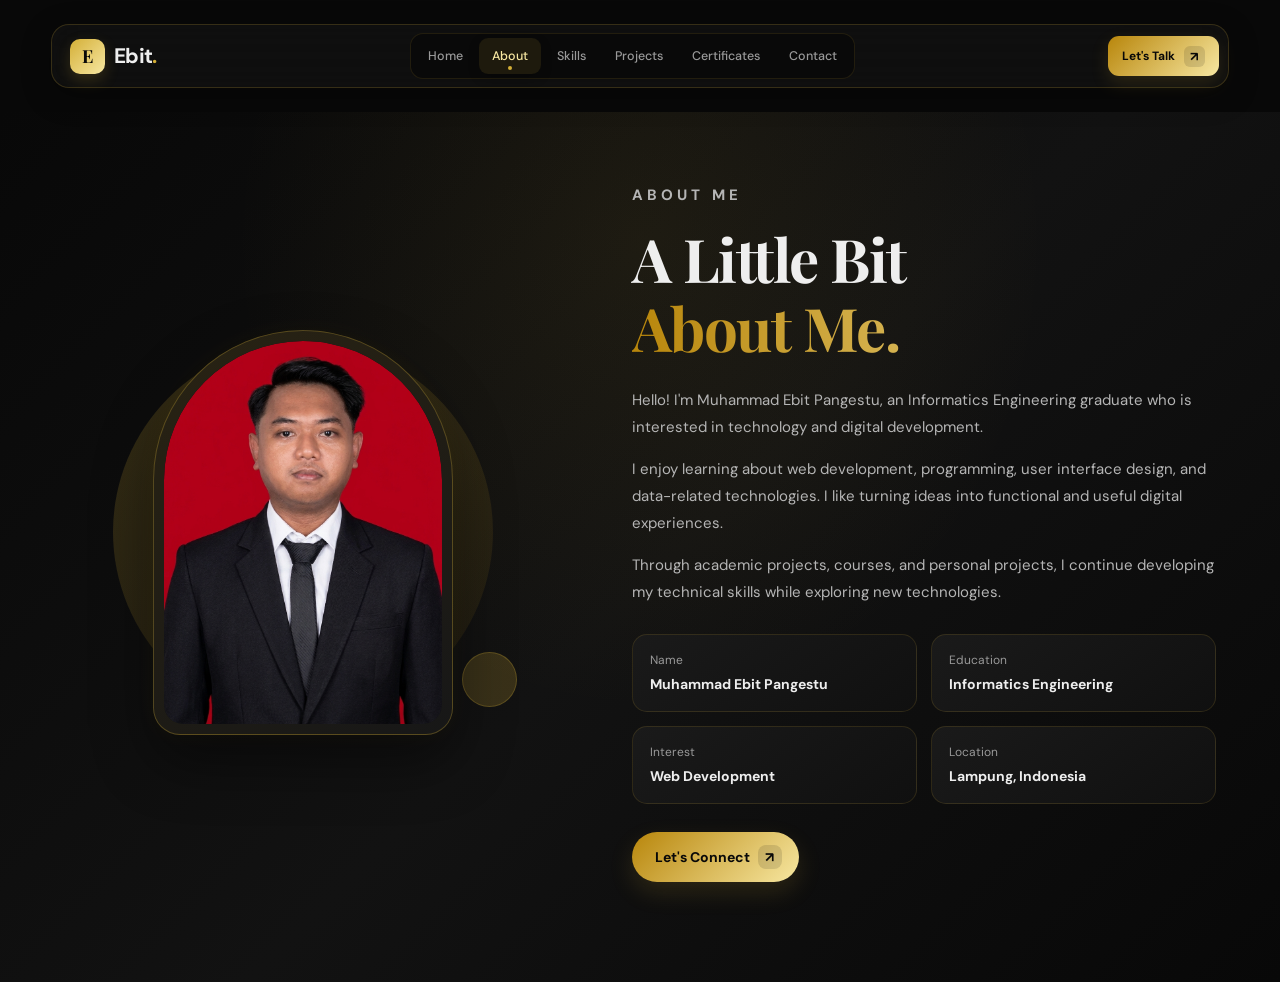
==== about/index.html @ a662d85d "web cv" ====
<!DOCTYPE html>
<html lang="en">

<head>
    <meta charset="UTF-8">
    <meta name="viewport" content="width=device-width, initial-scale=1.0">

    <title>About | Muhammad Ebit Pangestu</title>

    <link rel="preconnect" href="https://fonts.googleapis.com">
    <link rel="preconnect" href="https://fonts.gstatic.com" crossorigin>

    <link
        href="https://fonts.googleapis.com/css2?family=DM+Sans:wght@400;500;600;700&family=Playfair+Display:wght@500;600;700&display=swap"
        rel="stylesheet">

    <link rel="stylesheet" href="style.css">
</head>

<body>

    <!-- ================================
         NAVBAR
    ================================= -->

    <header class="navbar">

        <div class="nav-wrapper">

            <a href="../index.html" class="logo">

                <span class="logo-mark">E</span>

                <span class="logo-text">
                    Ebit<span>.</span>
                </span>

            </a>


            <nav class="nav-menu" id="navMenu">

                <a href="../index.html">
                    <span>Home</span>
                </a>

                <a href="index.html" class="active">
                    <span>About</span>
                </a>

                <a href="../skill/index.html">
                    <span>Skills</span>
                </a>

                <a href="../project/index.html">
                    <span>Projects</span>
                </a>

                <a href="../certificate/index.html">
                    <span>Certificates</span>
                </a>

                <a href="../contact/index.html">
                    <span>Contact</span>
                </a>

            </nav>


            <div class="nav-right">

                <a
                    href="../contact/index.html"
                    class="nav-button"
                >
                    <span>Let's Talk</span>
                    <span class="arrow">↗</span>
                </a>


                <button
                    type="button"
                    class="menu-toggle"
                    id="menuToggle"
                    aria-label="Open navigation menu"
                >
                    <span></span>
                    <span></span>
                    <span></span>
                </button>

            </div>

        </div>

    </header>


    <!-- ================================
         ABOUT
    ================================= -->

    <main>

        <section class="about-section">

            <div class="container about-container">


                <!-- LEFT : PROFILE -->

                <div class="about-image">

                    <div class="image-decoration"></div>

                    <div class="profile-card">

                        <div class="profile-placeholder">
                            

                            <img src="../foto_kerja.jpg" alt="Muhammad Ebit Pangestu" />
                            <span>YOUR</span>

                            <strong>PHOTO</strong>

                        </div>

                    </div>

                    <div class="small-circle"></div>

                </div>


                <!-- RIGHT : CONTENT -->

                <div class="about-content">

                    <p class="section-subtitle">
                        ABOUT ME
                    </p>


                    <h1>
                        A Little Bit
                        <span>About Me.</span>
                    </h1>


                    <p>
                        Hello! I'm Muhammad Ebit Pangestu, an
                        Informatics Engineering graduate who is
                        interested in technology and digital development.
                    </p>


                    <p>
                        I enjoy learning about web development,
                        programming, user interface design, and
                        data-related technologies. I like turning
                        ideas into functional and useful digital
                        experiences.
                    </p>


                    <p>
                        Through academic projects, courses, and
                        personal projects, I continue developing my
                        technical skills while exploring new
                        technologies.
                    </p>


                    <!-- INFORMATION -->

                    <div class="about-info">

                        <div class="info-item">

                            <span>
                                Name
                            </span>

                            <strong>
                                Muhammad Ebit Pangestu
                            </strong>

                        </div>


                        <div class="info-item">

                            <span>
                                Education
                            </span>

                            <strong>
                                Informatics Engineering
                            </strong>

                        </div>


                        <div class="info-item">

                            <span>
                                Interest
                            </span>

                            <strong>
                                Web Development
                            </strong>

                        </div>


                        <div class="info-item">

                            <span>
                                Location
                            </span>

                            <strong>
                                Lampung, Indonesia
                            </strong>

                        </div>

                    </div>


                    <!-- BUTTON -->

                    <div class="about-button">

                        <a
                            href="../contact/index.html"
                            class="btn-primary"
                        >
                            Let's Connect
                            <span>↗</span>
                        </a>

                    </div>

                </div>

            </div>

        </section>

    </main>


    <!-- ================================
         MOBILE MENU
    ================================= -->

    <script>

        const menuToggle =
            document.getElementById("menuToggle");

        const navMenu =
            document.getElementById("navMenu");


        menuToggle.addEventListener("click", function () {

            navMenu.classList.toggle("show");


            if (navMenu.classList.contains("show")) {

                menuToggle.innerHTML = "✕";

            } else {

                menuToggle.innerHTML = `
                    <span></span>
                    <span></span>
                    <span></span>
                `;

            }

        });


        const navLinks =
            document.querySelectorAll(".nav-menu a");


        navLinks.forEach(function (link) {

            link.addEventListener("click", function () {

                navMenu.classList.remove("show");

                menuToggle.innerHTML = `
                    <span></span>
                    <span></span>
                    <span></span>
                `;

            });

        });

    </script>

</body>

</html>
---- about/style.css ----
/* ================================
   GOOGLE FONT
================================ */

@import url('https://fonts.googleapis.com/css2?family=DM+Sans:wght@400;500;600;700&family=Playfair+Display:wght@500;600;700&display=swap');


/* ================================
   GLOBAL
================================ */

* {
    margin: 0;
    padding: 0;
    box-sizing: border-box;
}

html {
    scroll-behavior: smooth;
}

body {
    font-family: "DM Sans", sans-serif;
    background: #080808;
    color: #eeeeee;
    overflow-x: hidden;
}

a {
    text-decoration: none;
    color: inherit;
}

.container {
    width: min(90%, 1180px);
    margin: 0 auto;
}


/* ================================
   NAVBAR
================================ */

.navbar {
    width: 100%;
    padding: 24px 0;
    position: relative;
    z-index: 1000;
}

.nav-wrapper {
    width: min(92%, 1180px);
    min-height: 64px;
    margin: 0 auto;
    padding: 8px 9px 8px 18px;

    display: flex;
    align-items: center;
    justify-content: space-between;
    gap: 20px;

    border: 1px solid rgba(212, 175, 55, 0.2);
    border-radius: 18px;

    background: rgba(16, 16, 16, 0.88);

    backdrop-filter: blur(18px);
    -webkit-backdrop-filter: blur(18px);

    box-shadow: 0 8px 30px rgba(0, 0, 0, 0.3);
}


/* ================================
   LOGO
================================ */

.logo {
    display: flex;
    align-items: center;
    gap: 9px;
    flex-shrink: 0;

    transition: transform 0.3s ease;
}

.logo:hover {
    transform: translateY(-1px);
}

.logo-mark {
    width: 35px;
    height: 35px;

    display: flex;
    align-items: center;
    justify-content: center;

    border-radius: 10px;

    font-family: "Playfair Display", serif;
    font-size: 18px;
    font-weight: 700;

    color: #080808;

    background: linear-gradient(
        135deg,
        #d4af37,
        #f7e7a1
    );

    box-shadow: 0 6px 15px rgba(212, 175, 55, 0.2);
}

.logo-text {
    color: #eeeeee;
    font-size: 21px;
    font-weight: 700;
    letter-spacing: -0.8px;
}

.logo-text span {
    color: #d4af37;
}


/* ================================
   NAV MENU
================================ */

.nav-menu {
    display: flex;
    align-items: center;
    gap: 3px;
    padding: 4px;

    border: 1px solid rgba(212, 175, 55, 0.12);
    border-radius: 13px;

    background: rgba(8, 8, 8, 0.65);

    flex-shrink: 0;
}

.nav-menu a {
    position: relative;

    display: flex;
    align-items: center;
    justify-content: center;

    height: 36px;
    padding: 0 13px;

    border-radius: 9px;

    color: #999999;

    font-family: "DM Sans", sans-serif;
    font-size: 12.5px;
    font-weight: 500;

    white-space: nowrap;

    transition:
        color 0.3s ease,
        background 0.3s ease,
        transform 0.3s ease;
}

.nav-menu a:hover {
    color: #f7e7a1;
    background: rgba(212, 175, 55, 0.08);
    transform: translateY(-1px);
}

.nav-menu a.active {
    color: #f7e7a1;
    background: rgba(212, 175, 55, 0.1);

    box-shadow: 0 4px 12px rgba(0, 0, 0, 0.2);
}

.nav-menu a.active::after {
    content: "";

    position: absolute;

    width: 4px;
    height: 4px;

    left: 50%;
    bottom: 4px;

    transform: translateX(-50%);

    border-radius: 50%;
    background: #d4af37;
}


/* ================================
   NAV RIGHT
================================ */

.nav-right {
    display: flex;
    align-items: center;
    gap: 8px;
    flex-shrink: 0;
}


/* ================================
   NAV BUTTON
================================ */

.nav-button {
    min-width: 105px;
    height: 40px;

    display: flex;
    align-items: center;
    justify-content: center;
    gap: 9px;

    padding: 0 14px;

    border-radius: 11px;

    color: #080808;

    background: linear-gradient(
        135deg,
        #b8860b,
        #f7e7a1
    );

    font-size: 12px;
    font-weight: 700;

    box-shadow: 0 7px 18px rgba(212, 175, 55, 0.15);

    transition: 0.3s ease;
}

.nav-button:hover {
    transform: translateY(-2px);

    box-shadow:
        0 10px 23px rgba(212, 175, 55, 0.25);
}

.nav-button .arrow {
    width: 21px;
    height: 21px;

    display: flex;
    align-items: center;
    justify-content: center;

    border-radius: 6px;

    background: rgba(8, 8, 8, 0.12);

    font-size: 13px;

    transition: 0.3s ease;
}

.nav-button:hover .arrow {
    transform: translate(2px, -2px);
    background: rgba(8, 8, 8, 0.2);
}


/* ================================
   MOBILE MENU BUTTON
================================ */

.menu-toggle {
    display: none;

    width: 40px;
    height: 40px;

    padding: 0;

    border: 1px solid rgba(212, 175, 55, 0.25);
    border-radius: 11px;

    background: #171717;

    cursor: pointer;

    align-items: center;
    justify-content: center;
    flex-direction: column;
    gap: 4px;

    color: #d4af37;

    transition: 0.3s ease;
}

.menu-toggle:hover {
    background: #222222;
}

.menu-toggle span {
    width: 17px;
    height: 2px;

    display: block;

    border-radius: 5px;
    background: #d4af37;
}


/* ================================
   ABOUT SECTION
================================ */

.about-section {
    min-height: calc(100vh - 90px);

    display: flex;
    align-items: center;

    padding: 70px 0 100px;

    background:
        radial-gradient(
            ellipse at 50% 15%,
            rgba(212, 175, 55, 0.08),
            transparent 45%
        ),
        linear-gradient(
            135deg,
            #080808 0%,
            #121212 52%,
            #080808 100%
        );
}

.about-container {
    display: grid;
    grid-template-columns: 0.9fr 1.1fr;
    align-items: center;
    gap: 90px;
}


/* ================================
   IMAGE AREA
================================ */

.about-image {
    position: relative;

    height: 500px;

    display: flex;
    align-items: center;
    justify-content: center;
}


/* ================================
   BACKGROUND CIRCLE
================================ */

.image-decoration {
    position: absolute;

    width: 380px;
    height: 380px;

    border-radius: 50%;

    background: linear-gradient(
        135deg,
        rgba(212, 175, 55, 0.2),
        rgba(184, 134, 11, 0.08)
    );
}


/* ================================
   PROFILE CARD
================================ */

.profile-card {
    position: relative;

    width: 300px;
    height: 405px;

    padding: 10px;

    border-radius: 155px 155px 28px 28px;

    background: linear-gradient(
        145deg,
        #292313,
        #171717
    );

    border: 1px solid rgba(212, 175, 55, 0.3);

    box-shadow:
        0 25px 60px rgba(0, 0, 0, 0.45),
        0 0 25px rgba(212, 175, 55, 0.06);

    backdrop-filter: blur(10px);

    z-index: 2;
}


/* ================================
   PHOTO
================================ */

.profile-placeholder {
    width: 100%;
    height: 100%;

    border-radius: 145px 145px 20px 20px;

    overflow: hidden;

    background: #171717;
}

.profile-placeholder img {
    width: 100%;
    height: 100%;

    display: block;

    object-fit: cover;
    object-position: center center;

    border-radius: inherit;
}


/* ================================
   DECORATIVE CIRCLE
================================ */

.small-circle {
    position: absolute;

    width: 55px;
    height: 55px;

    right: 25px;
    bottom: 75px;

    border-radius: 50%;

    background: rgba(212, 175, 55, 0.2);

    border: 1px solid rgba(212, 175, 55, 0.25);
}


/* ================================
   ABOUT CONTENT
================================ */

.about-content {
    max-width: 650px;
}


/* ================================
   SUBTITLE
================================ */

.section-subtitle {
    margin-bottom: 18px;

    font-size: 12px;
    font-weight: 700;

    letter-spacing: 4px;

    color: #d4af37;
}


/* ================================
   TITLE
================================ */

.about-content h1 {
    margin-bottom: 25px;

    font-family: "Playfair Display", serif;

    font-size: clamp(40px, 5vw, 60px);

    line-height: 1.15;
    letter-spacing: -1.5px;

    color: #eeeeee;
}

.about-content h1 span {
    display: block;

    background: linear-gradient(
        90deg,
        #b8860b,
        #f7e7a1
    );

    -webkit-background-clip: text;
    -webkit-text-fill-color: transparent;

    background-clip: text;
}


/* ================================
   PARAGRAPH
================================ */

.about-content > p {
    margin-bottom: 15px;

    font-size: 15px;
    line-height: 1.8;

    color: #b5b5b5;
}


/* ================================
   INFORMATION
================================ */

.about-info {
    display: grid;
    grid-template-columns: 1fr 1fr;

    gap: 14px;
    margin-top: 28px;
}

.info-item {
    padding: 17px;

    border: 1px solid rgba(212, 175, 55, 0.15);

    border-radius: 15px;

    background: linear-gradient(
        145deg,
        #1a1a1a,
        #101010
    );

    transition: 0.3s ease;
}

.info-item:hover {
    transform: translateY(-3px);

    border-color: rgba(212, 175, 55, 0.4);

    background: #202020;

    box-shadow:
        0 10px 25px rgba(0, 0, 0, 0.35),
        0 0 15px rgba(212, 175, 55, 0.04);
}

.info-item span {
    display: block;

    margin-bottom: 5px;

    font-size: 12px;
    color: #999999;
}

.info-item strong {
    font-size: 14px;
    color: #eeeeee;
}


/* ================================
   BUTTON
================================ */

.about-button {
    margin-top: 28px;
}

.btn-primary {
    display: inline-flex;

    align-items: center;
    justify-content: center;

    gap: 8px;

    padding: 13px 17px 13px 23px;

    border-radius: 30px;

    font-size: 14px;
    font-weight: 700;

    color: #080808;

    background: linear-gradient(
        135deg,
        #b8860b,
        #f7e7a1
    );

    box-shadow:
        0 10px 25px rgba(212, 175, 55, 0.15);

    transition:
        transform 0.3s ease,
        box-shadow 0.3s ease;
}

.btn-primary span {
    width: 24px;
    height: 24px;

    display: flex;

    align-items: center;
    justify-content: center;

    border-radius: 8px;

    background: rgba(8, 8, 8, 0.12);

    transition: transform 0.3s ease;
}

.btn-primary:hover {
    transform: translateY(-3px);

    box-shadow:
        0 15px 30px rgba(212, 175, 55, 0.25);
}

.btn-primary:hover span {
    transform: translate(2px, -2px);
}


/* ================================
   TABLET / SMALL LAPTOP
================================ */

@media (max-width: 900px) {

    .about-section {
        padding: 60px 0 80px;
    }

    .about-container {
        grid-template-columns: 1fr;
        gap: 45px;
        text-align: center;
    }

    .about-image {
        height: 430px;
    }

    .about-content {
        margin: 0 auto;
    }

    .about-content h1 span {
        display: inline;
    }

    .about-content > p {
        max-width: 700px;
        margin-left: auto;
        margin-right: auto;
    }

    .about-info {
        text-align: left;
    }

    .about-button {
        display: flex;
        justify-content: center;
    }
}


/* ================================
   MOBILE NAVBAR
================================ */

@media (max-width: 780px) {

    .navbar {
        padding: 15px 0;
    }

    .nav-wrapper {
        width: 92%;
        min-height: 60px;

        padding: 8px 9px 8px 15px;

        border-radius: 16px;

        position: relative;
    }

    .nav-menu {
        display: none;

        position: absolute;

        top: calc(100% + 10px);
        left: 4%;

        width: 92%;

        padding: 10px;

        flex-direction: column;
        align-items: stretch;
        gap: 3px;

        border: 1px solid rgba(212, 175, 55, 0.2);
        border-radius: 16px;

        background: rgba(16, 16, 16, 0.98);

        backdrop-filter: blur(20px);
        -webkit-backdrop-filter: blur(20px);

        box-shadow:
            0 18px 40px rgba(0, 0, 0, 0.5);
    }

    .nav-menu.show {
        display: flex;
    }

    .nav-menu a {
        width: 100%;
        height: auto;

        padding: 12px 15px;

        text-align: center;
        font-size: 13px;
    }

    .nav-menu a.active {
        background: rgba(212, 175, 55, 0.1);
    }

    .nav-menu a.active::after {
        display: none;
    }

    .nav-button {
        display: none;
    }

    .menu-toggle {
        display: flex;
    }


    /* ABOUT MOBILE */

    .about-section {
        padding: 45px 0 70px;
    }

    .about-image {
        height: 390px;
    }

    .image-decoration {
        width: 285px;
        height: 285px;
    }

    .profile-card {
        width: 235px;
        height: 325px;
    }

    .about-content h1 {
        font-size: 42px;
    }
}


/* ================================
   SMALL MOBILE
================================ */

@media (max-width: 400px) {

    .nav-wrapper {
        width: 94%;
    }

    .logo-text {
        font-size: 19px;
    }

    .about-image {
        height: 360px;
    }

    .image-decoration {
        width: 255px;
        height: 255px;
    }

    .profile-card {
        width: 215px;
        height: 300px;
    }

    .small-circle {
        width: 45px;
        height: 45px;

        right: 15px;
        bottom: 50px;
    }

    .about-content h1 {
        font-size: 38px;
    }

    .about-content > p {
        font-size: 14px;
    }

    .about-info {
        grid-template-columns: 1fr;
    }
}


/* ================================
   VERY SMALL MOBILE
================================ */

@media (max-width: 360px) {

    .about-content h1 {
        font-size: 34px;
    }

    .profile-card {
        width: 200px;
        height: 285px;
    }

    .image-decoration {
        width: 235px;
        height: 235px;
    }
}
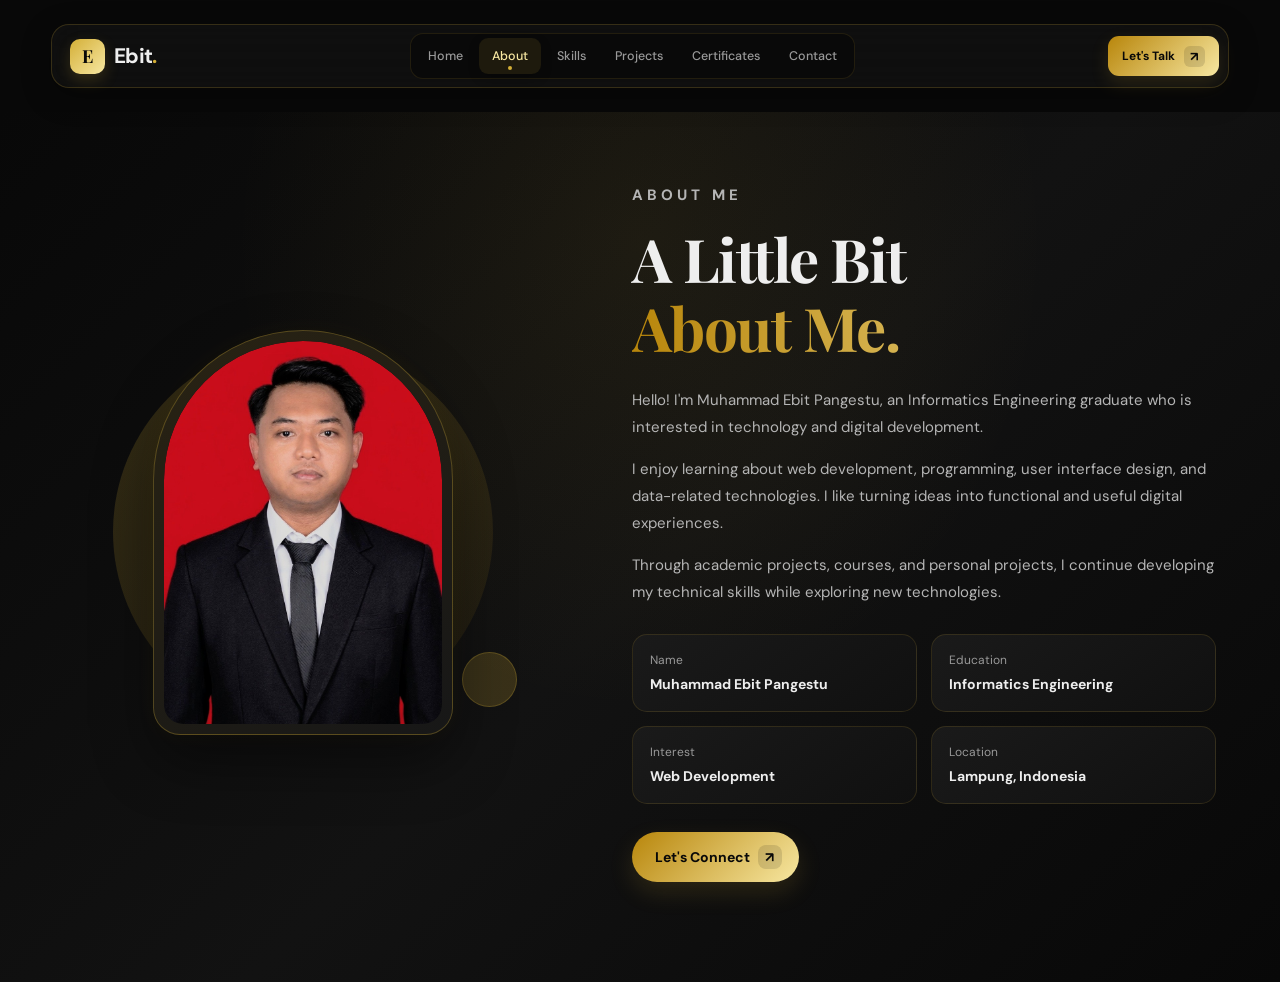
==== commit a0c1c24b: "Update web portofolio" ====
--- a/about/index.html
+++ b/about/index.html
@@ -118,10 +118,10 @@
                         <div class="profile-placeholder">
                             
 
-                            <img src="../foto_kerja.jpg" alt="Muhammad Ebit Pangestu" />
-                            <span>YOUR</span>
-
-                            <strong>PHOTO</strong>
+                            <img src="../foto-formal.jpeg" alt="Muhammad Ebit Pangestu" />
+                            <!-- <span>YOUR</span>
+
+                            <strong>PHOTO</strong> -->
 
                         </div>
 
